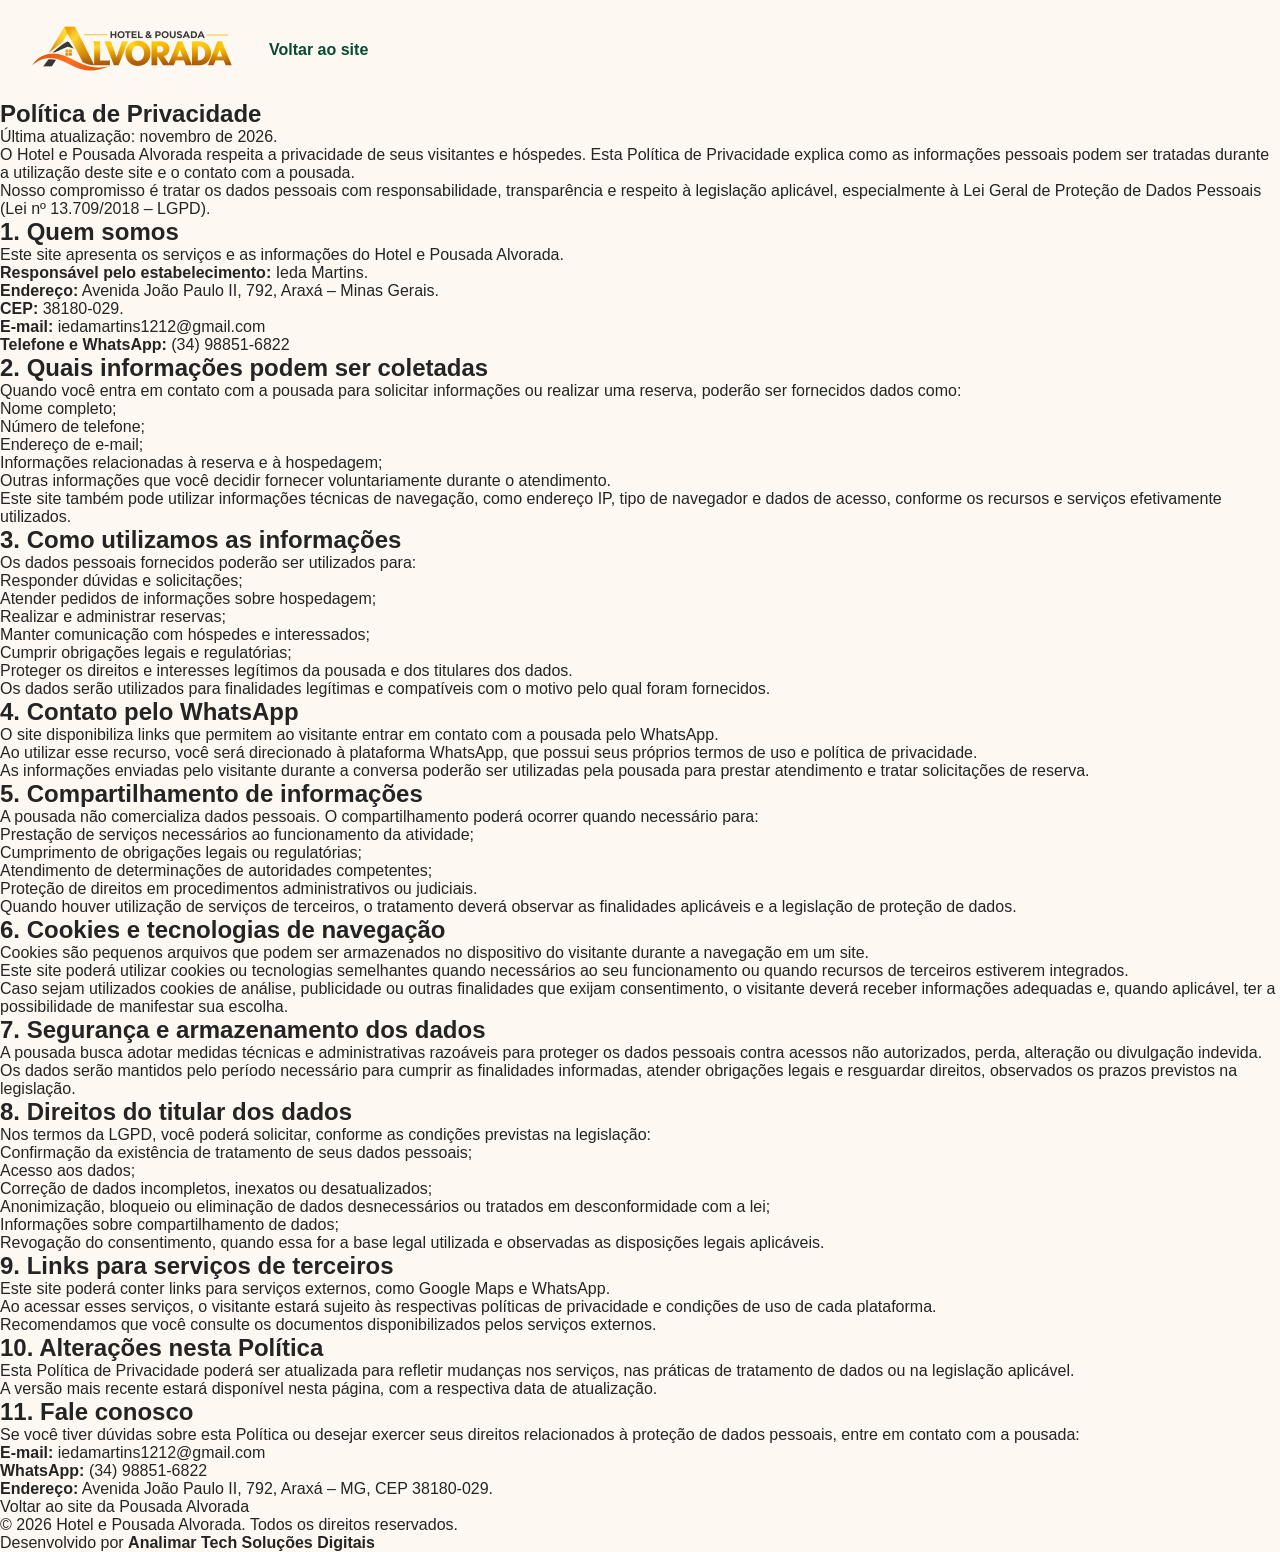
==== politica-de-privacidade.html @ f028afa3 "Atualização do site e documentos legais" ====
<!DOCTYPE html>
<html lang="pt-BR">

    <head>
        <meta charset="UTF-8">

        <meta name="viewport"
            content="width=device-width, initial-scale=1.0">

        <meta name="description"
            content="Conheça a Política de Privacidade do Hotel e Pousada Alvorada e saiba como seus dados pessoais são tratados.">

        <meta name="robots" content="index, follow">

        <title>Política de Privacidade | Pousada Alvorada</title>

        <link rel="icon"
            href="images/logo/logo.webp"
            type="image/webp">

        <link rel="stylesheet" href="css/style.css">
    </head>

    <body>

        <!-- CABEÇALHO -->
        <header class="cabecalho">

            <div class="cabecalho__container">

                <a href="index.html"
                    class="cabecalho__logo"
                    aria-label="Voltar ao site da Pousada Alvorada">

                    <img
                        src="images/logo/logo.webp"
                        alt="Hotel e Pousada Alvorada"
                        width="180"
                        height="90">
                </a>

                <a href="index.html" class="navegacao__link">
                    Voltar ao site
                </a>

            </div>

        </header>

        <!-- CONTEÚDO PRINCIPAL -->
        <main class="documento">

            <article class="documento__container">

                <h1>Política de Privacidade</h1>

                <p class="documento__atualizacao">
                    Última atualização: novembro de 2026.
                </p>

                <p>
                    O Hotel e Pousada Alvorada respeita a privacidade
                    de seus visitantes e hóspedes. Esta Política de
                    Privacidade explica como as informações pessoais
                    podem ser tratadas durante a utilização deste site
                    e o contato com a pousada.
                </p>

                <p>
                    Nosso compromisso é tratar os dados pessoais com
                    responsabilidade, transparência e respeito à
                    legislação aplicável, especialmente à Lei Geral
                    de Proteção de Dados Pessoais (Lei nº 13.709/2018 – LGPD).
                </p>

                <section class="documento__secao">

                    <h2>1. Quem somos</h2>

                    <p>
                        Este site apresenta os serviços e as informações
                        do Hotel e Pousada Alvorada.
                    </p>

                    <p>
                        <strong>Responsável pelo estabelecimento:</strong>
                        Ieda Martins.
                    </p>

                    <p>
                        <strong>Endereço:</strong>
                        Avenida João Paulo II, 792,
                        Araxá – Minas Gerais.
                    </p>

                    <p>
                        <strong>CEP:</strong> 38180-029.
                    </p>

                    <p>
                        <strong>E-mail:</strong>
                        <a href="mailto:iedamartins1212@gmail.com">
                            iedamartins1212@gmail.com
                        </a>
                    </p>

                    <p>
                        <strong>Telefone e WhatsApp:</strong>
                        <a href="https://wa.me/5534988516822"
                            target="_blank"
                            rel="noopener noreferrer">
                            (34) 98851-6822
                        </a>
                    </p>

                </section>

                <section class="documento__secao">

                    <h2>2. Quais informações podem ser coletadas</h2>

                    <p>
                        Quando você entra em contato com a pousada
                        para solicitar informações ou realizar uma
                        reserva, poderão ser fornecidos dados como:
                    </p>

                    <ul>
                        <li>Nome completo;</li>
                        <li>Número de telefone;</li>
                        <li>Endereço de e-mail;</li>
                        <li>Informações relacionadas à reserva e à
                            hospedagem;</li>
                        <li>Outras informações que você decidir fornecer
                            voluntariamente durante o atendimento.</li>
                    </ul>

                    <p>
                        Este site também pode utilizar informações
                        técnicas de navegação, como endereço IP,
                        tipo de navegador e dados de acesso, conforme
                        os recursos e serviços efetivamente utilizados.
                    </p>

                </section>

                <section class="documento__secao">

                    <h2>3. Como utilizamos as informações</h2>

                    <p>
                        Os dados pessoais fornecidos poderão ser
                        utilizados para:
                    </p>

                    <ul>
                        <li>Responder dúvidas e solicitações;</li>
                        <li>Atender pedidos de informações sobre
                            hospedagem;</li>
                        <li>Realizar e administrar reservas;</li>
                        <li>Manter comunicação com hóspedes e interessados;</li>
                        <li>Cumprir obrigações legais e regulatórias;</li>
                        <li>Proteger os direitos e interesses legítimos
                            da pousada e dos titulares dos dados.</li>
                    </ul>

                    <p>
                        Os dados serão utilizados para finalidades
                        legítimas e compatíveis com o motivo pelo qual
                        foram fornecidos.
                    </p>

                </section>

                <section class="documento__secao">

                    <h2>4. Contato pelo WhatsApp</h2>

                    <p>
                        O site disponibiliza links que permitem ao
                        visitante entrar em contato com a pousada
                        pelo WhatsApp.
                    </p>

                    <p>
                        Ao utilizar esse recurso, você será direcionado
                        à plataforma WhatsApp, que possui seus próprios
                        termos de uso e política de privacidade.
                    </p>

                    <p>
                        As informações enviadas pelo visitante durante
                        a conversa poderão ser utilizadas pela pousada
                        para prestar atendimento e tratar solicitações
                        de reserva.
                    </p>

                </section>

                <section class="documento__secao">

                    <h2>5. Compartilhamento de informações</h2>

                    <p>
                        A pousada não comercializa dados pessoais.
                        O compartilhamento poderá ocorrer quando
                        necessário para:
                    </p>

                    <ul>
                        <li>Prestação de serviços necessários ao funcionamento
                            da atividade;</li>
                        <li>Cumprimento de obrigações legais ou
                            regulatórias;</li>
                        <li>Atendimento de determinações de autoridades
                            competentes;</li>
                        <li>Proteção de direitos em procedimentos
                            administrativos ou judiciais.</li>
                    </ul>

                    <p>
                        Quando houver utilização de serviços de terceiros,
                        o tratamento deverá observar as finalidades
                        aplicáveis e a legislação de proteção de dados.
                    </p>

                </section>

                <section class="documento__secao">

                    <h2>6. Cookies e tecnologias de navegação</h2>

                    <p>
                        Cookies são pequenos arquivos que podem ser
                        armazenados no dispositivo do visitante durante
                        a navegação em um site.
                    </p>

                    <p>
                        Este site poderá utilizar cookies ou tecnologias
                        semelhantes quando necessários ao seu funcionamento
                        ou quando recursos de terceiros estiverem integrados.
                    </p>

                    <p>
                        Caso sejam utilizados cookies de análise,
                        publicidade ou outras finalidades que exijam
                        consentimento, o visitante deverá receber
                        informações adequadas e, quando aplicável,
                        ter a possibilidade de manifestar sua escolha.
                    </p>

                </section>

                <section class="documento__secao">

                    <h2>7. Segurança e armazenamento dos dados</h2>

                    <p>
                        A pousada busca adotar medidas técnicas e
                        administrativas razoáveis para proteger os dados
                        pessoais contra acessos não autorizados,
                        perda, alteração ou divulgação indevida.
                    </p>

                    <p>
                        Os dados serão mantidos pelo período necessário
                        para cumprir as finalidades informadas, atender
                        obrigações legais e resguardar direitos,
                        observados os prazos previstos na legislação.
                    </p>

                </section>

                <section class="documento__secao">

                    <h2>8. Direitos do titular dos dados</h2>

                    <p>
                        Nos termos da LGPD, você poderá solicitar,
                        conforme as condições previstas na legislação:
                    </p>

                    <ul>
                        <li>Confirmação da existência de tratamento
                            de seus dados pessoais;</li>
                        <li>Acesso aos dados;</li>
                        <li>Correção de dados incompletos, inexatos
                            ou desatualizados;</li>
                        <li>Anonimização, bloqueio ou eliminação
                            de dados desnecessários ou tratados
                            em desconformidade com a lei;</li>
                        <li>Informações sobre compartilhamento de dados;</li>
                        <li>Revogação do consentimento, quando essa
                            for a base legal utilizada e observadas
                            as disposições legais aplicáveis.</li>
                    </ul>

                </section>

                <section class="documento__secao">

                    <h2>9. Links para serviços de terceiros</h2>

                    <p>
                        Este site poderá conter links para serviços
                        externos, como Google Maps e WhatsApp.
                    </p>

                    <p>
                        Ao acessar esses serviços, o visitante estará
                        sujeito às respectivas políticas de privacidade
                        e condições de uso de cada plataforma.
                    </p>

                    <p>
                        Recomendamos que você consulte os documentos
                        disponibilizados pelos serviços externos.
                    </p>

                </section>

                <section class="documento__secao">

                    <h2>10. Alterações nesta Política</h2>

                    <p>
                        Esta Política de Privacidade poderá ser
                        atualizada para refletir mudanças nos serviços,
                        nas práticas de tratamento de dados ou na
                        legislação aplicável.
                    </p>

                    <p>
                        A versão mais recente estará disponível nesta
                        página, com a respectiva data de atualização.
                    </p>

                </section>

                <section class="documento__secao">

                    <h2>11. Fale conosco</h2>

                    <p>
                        Se você tiver dúvidas sobre esta Política
                        ou desejar exercer seus direitos relacionados
                        à proteção de dados pessoais, entre em contato
                        com a pousada:
                    </p>

                    <p>
                        <strong>E-mail:</strong>
                        <a href="mailto:iedamartins1212@gmail.com">
                            iedamartins1212@gmail.com
                        </a>
                    </p>

                    <p>
                        <strong>WhatsApp:</strong>
                        <a href="https://wa.me/5534988516822"
                            target="_blank"
                            rel="noopener noreferrer">
                            (34) 98851-6822
                        </a>
                    </p>

                    <p>
                        <strong>Endereço:</strong>
                        Avenida João Paulo II, 792,
                        Araxá – MG, CEP 38180-029.
                    </p>

                </section>

                <a href="index.html" class="documento__voltar">
                    Voltar ao site da Pousada Alvorada
                </a>

            </article>

        </main>

        <!-- RODAPÉ SIMPLIFICADO -->
        <footer class="rodape-documento">

            <p>
                © 2026 Hotel e Pousada Alvorada.
                Todos os direitos reservados.
            </p>

            <p>
                Desenvolvido por
                <strong>Analimar Tech Soluções Digitais</strong>
            </p>

        </footer>

    </body>

</html>
---- css/style.css ----
/* =========================================
   1. VARIÁVEIS E RESET
========================================= */

:root {
    --cor-fundo: #fdf9f2;
    --cor-verde: #086638;
    --cor-verde-escuro: #064b32;
    --cor-amarelo: #e6b800;
    --cor-dourado: #d9ad35;
    --cor-texto: #242424;

    --fonte-principal: Arial, Helvetica, sans-serif;
    --largura-container: 1440px;
}

* {
    margin: 0;
    padding: 0;
    box-sizing: border-box;
}

html {
    scroll-behavior: smooth;
}

body {
    font-family: var(--fonte-principal);
    color: var(--cor-texto);
    background-color: var(--cor-fundo);
}

a {
    color: inherit;
    text-decoration: none;
}

button {
    font: inherit;
}

/* =========================================
   2. CABEÇALHO
========================================= */

.cabecalho {
    position: sticky;
    top: 0;
    z-index: 1000;
    width: 100%;
    background-color: var(--cor-fundo);
}

.cabecalho__container {
    width: calc(100% - 64px);
    max-width: var(--largura-container);
    min-height: 100px;
    margin-inline: auto;

    display: grid;
    grid-template-columns: 210px minmax(0, 1fr) 230px;
    align-items: center;
    column-gap: 24px;
}

/* =========================================
   3. LOGO
========================================= */

.cabecalho__logo {
    display: flex;
    align-items: center;
    justify-content: flex-start;
    min-width: 0;
}

.cabecalho__logo img {
    display: block;
    width: 200px;
    height: 90px;
    object-fit: contain;
}

/* =========================================
   4. TÍTULOS DA NAVEGAÇÃO
========================================= */

.navegacao {
    display: flex;
    align-items: center;
    justify-content: center;
    width: 100%;
    min-width: 0;
}

.navegacao__lista {
    display: flex;
    align-items: center;
    justify-content: space-between;
    width: 100%;
    list-style: none;
}

.navegacao__lista li {
    flex: 0 0 auto;
}

.navegacao__link {
    display: inline-block;
    padding: 12px 3px;

    color: var(--cor-verde-escuro);
    font-size: 16px;
    font-weight: 600;
    line-height: 1.4;
    white-space: nowrap;

    text-decoration: none;
    transition: color 0.2s ease;
}

.navegacao__link:hover {
    color: var(--cor-amarelo);
    font-weight: 700;
}

.navegacao__link[aria-current="page"] {
    color: var(--cor-verde-escuro);
}

.navegacao__link::before,
.navegacao__link::after {
    content: none;
}

/* =========================================
   5. BOTÃO DE AGENDAMENTO
========================================= */

.cabecalho__agendamento {
    width: 100%;
    min-height: 50px;
    padding: 12px 14px;
    display: inline-flex;
    align-items: center;
    justify-content: center;
    gap: 9px;
    color: #ffffff;
    background-color: var(--cor-verde);
    border: 2px solid var(--cor-verde);
    border-radius: 18px;
    font-size: 14px;
    font-weight: 700;
    line-height: 1.3;
    white-space: nowrap;
    text-decoration: none;
    box-shadow: 0 5px 14px rgb(6 75 50 / 12%);
    transition:
        background-color 0.25s ease,
        color 0.25s ease,
        border-color 0.25s ease,
        box-shadow 0.25s ease,
        transform 0.25s ease;
}

.cabecalho__agendamento-icone {
    display: block;
    flex: 0 0 24px;
    width: 24px;
    height: 24px;
    fill: currentColor;
}

/* =========================================
   6. MENU HAMBÚRGUER
========================================= */

.menu__botao {
    display: none;

    width: 38px;
    height: 38px;
    padding: 5px 0;

    flex-direction: column;
    align-items: center;
    justify-content: center;
    gap: 6px;

    background: transparent;
    border: none;
    border-radius: 0;
    box-shadow: none;
    appearance: none;

    cursor: pointer;
    flex-shrink: 0;
}

.menu__linha {
    display: block;
    width: 29px;
    height: 2px;

    background-color: var(--cor-verde-escuro);
    border: none;
    border-radius: 0;

    transition:
        transform 0.2s ease,
        opacity 0.2s ease;
}

.menu__botao:focus {
    outline: none;
}

.menu__botao:focus-visible {
    outline: 2px solid var(--cor-dourado);
    outline-offset: 4px;
}

/* =========================================
   7. TELAS INTERMEDIÁRIAS
   Mantém os títulos visíveis até 900 px.
========================================= */

@media (max-width: 1150px) and (min-width: 901px) {
    .cabecalho__container {
        width: calc(100% - 40px);
        grid-template-columns: 165px minmax(0, 1fr) 195px;
        column-gap: 14px;
    }

    .cabecalho__logo img {
        width: 160px;
        height: 80px;
    }

    .navegacao__link {
        padding-inline: 2px;
        font-size: 14px;
    }

    .cabecalho__agendamento {
        padding-inline: 9px;
        gap: 6px;
        font-size: 12px;
    }

    .cabecalho__agendamento-icone {
        width: 19px;
        height: 19px;
    }
}

/* =========================================
   8. TABLETS E JANELAS MAIS ESTREITAS
========================================= */

@media (max-width: 900px) {
    .cabecalho__container {
        position: relative;
        width: calc(100% - 32px);
        min-height: 82px;

        display: flex;
        align-items: center;
        justify-content: space-between;
        gap: 12px;
    }

    .cabecalho__logo {
        flex: 0 1 auto;
    }

    .cabecalho__logo img {
        width: 145px;
        height: 74px;
    }

    .cabecalho__agendamento {
        width: auto;
        min-height: 44px;
        margin-left: auto;
        padding: 10px 13px;
        gap: 7px;
        font-size: 12px;
    }

    .cabecalho__agendamento-icone {
        width: 20px;
        height: 20px;
    }

    .menu__botao {
        display: flex;
        order: 3;
    }

    .navegacao {
        position: absolute;
        top: 100%;
        left: -16px;
        right: -16px;

        display: none;
        width: auto;
        padding: 12px 24px 22px;

        background-color: var(--cor-fundo);
        box-shadow: 0 8px 14px rgb(0 0 0 / 8%);
    }

    .navegacao.navegacao--aberta {
        display: flex;
    }

    .navegacao__lista {
        display: flex;
        flex-direction: column;
        align-items: stretch;
        justify-content: flex-start;
        gap: 4px;
        width: 100%;
    }

    .navegacao__lista li {
        width: 100%;
    }

    .navegacao__link {
        display: block;
        width: 100%;
        padding: 12px 0;
        font-size: 17px;
        font-weight: 600;
    }

    .navegacao__link:hover {
        color: var(--cor-amarelo);
        font-weight: 700;
    }
}

/* =========================================
   9. CELULARES
========================================= */

@media (max-width: 480px) {
    .cabecalho__container {
        width: calc(100% - 20px);
        min-height: 72px;
        gap: 7px;
    }

    .cabecalho__logo img {
        width: 105px;
        height: 60px;
    }

    .cabecalho__agendamento {
        min-height: 38px;
        padding: 8px 8px;
        gap: 5px;
        font-size: 11px;
    }

    .cabecalho__agendamento-icone {
        width: 17px;
        height: 17px;
    }

    .menu__botao {
        width: 30px;
        height: 38px;
    }

    .menu__linha {
        width: 25px;
    }

    .navegacao {
        left: -10px;
        right: -10px;
        padding-inline: 20px;
    }
}

/* =========================================
   10. CELULARES MUITO ESTREITOS
========================================= */

@media (max-width: 350px) {
    .cabecalho__container {
        width: calc(100% - 14px);
        gap: 5px;
    }

    .cabecalho__logo img {
        width: 86px;
        height: 54px;
    }

    .cabecalho__agendamento {
        padding-inline: 6px;
        gap: 4px;
        font-size: 10px;
    }

    .cabecalho__agendamento-icone {
        width: 15px;
        height: 15px;
    }

    .menu__botao {
        width: 27px;
    }

    .menu__linha {
        width: 23px;
    }
}



/* =========================================
   BANNER PRINCIPAL — POUSADA ALVORADA
========================================= */

.banner {
    width: 100%;
    padding: 32px 0;
    overflow: hidden;
    background-color: #f1f3e9;
}

.banner__container {
    display: grid;
    grid-template-columns: minmax(0, 0.9fr) minmax(0, 1.1fr);
    align-items: center;
    gap: 20px;
    width: calc(100% - 64px);
    max-width: 1440px;
    margin-inline: auto;
}

/* CONTEÚDO DO BANNER */

.banner__conteudo {
    position: relative;
    z-index: 1;
    display: flex;
    flex-direction: column;
    align-items: flex-start;
    justify-content: center;
    min-width: 0;
    padding: 16px 0;
}

.banner__titulo {
    margin-bottom: 12px;
    color: var(--cor-verde-escuro);
    font-family: Georgia, "Times New Roman", serif;
    font-size: clamp(38px, 3.5vw, 56px);
    font-weight: 700;
    line-height: 1.05;
}

.banner__titulo-destaque {
    display: block;
    color: var(--cor-verde);
    font-size: 1.2em;
}

.banner__subtitulo {
    max-width: 430px;
    margin-bottom: 16px;
    color: var(--cor-verde-escuro);
    font-family: Georgia, "Times New Roman", serif;
    font-size: clamp(20px, 1.9vw, 26px);
    font-weight: 700;
    line-height: 1.3;
}

.banner__detalhe {
    display: block;
    width: 48px;
    height: 4px;
    margin-bottom: 18px;
    background-color: var(--cor-dourado);
    border-radius: 2px;
}

.banner__descricao {
    max-width: 420px;
    margin-bottom: 24px;
    color: #343a33;
    font-size: 16px;
    line-height: 1.7;
}

/* BOTÃO DE AGENDAMENTO */

.banner__botao {
    display: inline-flex;
    align-items: center;
    justify-content: space-between;
    gap: 12px;
    width: 100%;
    max-width: 355px;
    min-height: 66px;
    padding: 14px 19px;
    color: #ffffff;
    background-color: var(--cor-verde);
    border: 2px solid var(--cor-verde);
    border-radius: 18px;
    font-size: 15px;
    font-weight: 700;
    line-height: 1.35;
    text-decoration: none;
    box-shadow: 0 5px 14px rgb(6 75 50 / 12%);
    transition:
        background-color 0.25s ease,
        color 0.25s ease,
        border-color 0.25s ease,
        box-shadow 0.25s ease,
        transform 0.25s ease;
}


.banner__botao:hover,
.cabecalho__agendamento:hover {
    color: var(--cor-verde-escuro);
    background-color: var(--cor-dourado);
    border-color: var(--cor-dourado);
    box-shadow: 0 8px 18px rgb(6 75 50 / 18%);
    transform: translateY(-2px);
}

.banner__botao:focus-visible,
.cabecalho__agendamento:focus-visible {
    outline: 3px solid var(--cor-verde-escuro);
    outline-offset: 4px;
}

.banner__botao-icone {
    display: block;
    flex: 0 0 32px;
    width: 32px;
    height: 32px;
}

.banner__botao-texto {
    flex: 1;
}

.banner__botao-seta {
    flex: 0 0 auto;
    font-size: 30px;
    font-weight: 400;
    line-height: 1;
}

/* FOTO PRINCIPAL */

.banner__imagem {
    position: relative;
    width: 100%;
    height: 460px;
    min-width: 0;
    overflow: hidden;
    border-radius: 14px;
    box-shadow: 0 8px 24px rgb(36 36 36 / 10%);
}

.banner__imagem img {
    display: block;
    width: 100%;
    height: 100%;
    object-fit: cover;
    object-position: center;
    border-radius: inherit;
}

/* ANIMAÇÃO SUAVE DE ENTRADA */

html.js .banner__conteudo,
html.js .banner__imagem {
    opacity: 0;
    transition: opacity 0.9s ease, transform 0.9s ease;
}

html.js .banner__conteudo {
    transform: translateX(-28px);
}

html.js .banner__imagem {
    transform: translateX(28px);
    transition-delay: 0.15s;
}

html.js .banner__conteudo.banner__elemento--visivel,
html.js .banner__imagem.banner__elemento--visivel {
    opacity: 1;
    transform: translate(0, 0);
}

/* TABLETS */

@media (max-width: 900px) {
    .banner {
        padding: 26px 0;
    }

    .banner__container {
        width: calc(100% - 40px);
        grid-template-columns: minmax(0, 1fr) minmax(0, 1fr);
        gap: 20px;
    }

    .banner__titulo {
        font-size: clamp(32px, 4.5vw, 43px);
    }

    .banner__subtitulo {
        font-size: 19px;
    }

    .banner__descricao {
        font-size: 15px;
    }

    .banner__botao {
        min-height: 60px;
        padding: 12px;
        gap: 8px;
        font-size: 13px;
    }

    .banner__botao-icone {
        flex-basis: 27px;
        width: 27px;
        height: 27px;
    }

    .banner__imagem {
        height: 380px;
    }
}

/* CELULARES */

@media (max-width: 600px) {
    .banner {
        padding: 20px 0 28px;
    }

    .banner__container {
        display: flex;
        flex-direction: column;
        align-items: center;
        gap: 20px;
        width: calc(100% - 32px);
        max-width: 460px;
    }

    /* FOTO PRIMEIRO */

    .banner__imagem {
        order: 1;
        width: 100%;
        height: auto;
        aspect-ratio: 4 / 3;
        border-radius: 14px;
    }

    /* TEXTO E BOTÃO ABAIXO DA FOTO */

    .banner__conteudo {
        order: 2;
        align-items: center;
        width: 100%;
        padding: 0;
        text-align: center;
    }

    .banner__titulo {
        margin-bottom: 10px;
        font-size: 40px;
        line-height: 1.05;
    }

    .banner__titulo-destaque {
        font-size: 1.12em;
    }

    .banner__subtitulo {
        max-width: 380px;
        margin-bottom: 14px;
        font-size: 21px;
    }

    .banner__detalhe {
        margin: 0 auto 14px;
    }

    .banner__descricao {
        max-width: 400px;
        margin-bottom: 20px;
        font-size: 15px;
        line-height: 1.65;
    }

    .banner__botao {
        justify-content: space-between;
        width: 100%;
        max-width: 360px;
        min-height: 64px;
        padding: 13px 17px;
        font-size: 14px;
        text-align: left;
    }

    .banner__botao-icone {
        flex-basis: 30px;
        width: 30px;
        height: 30px;
    }

    html.js .banner__conteudo,
    html.js .banner__imagem {
        transform: translateY(20px);
    }

    html.js .banner__conteudo.banner__elemento--visivel,
    html.js .banner__imagem.banner__elemento--visivel {
        transform: translateY(0);
    }
}

/* CELULARES ESTREITOS */

@media (max-width: 350px) {
    .banner__container {
        width: calc(100% - 24px);
        gap: 16px;
    }

    .banner__titulo {
        font-size: 34px;
    }

    .banner__subtitulo {
        font-size: 19px;
    }

    .banner__descricao {
        font-size: 14px;
    }

    .banner__botao {
        gap: 8px;
        padding-inline: 10px;
        font-size: 12px;
    }
}

/* ACESSIBILIDADE */

@media (prefers-reduced-motion: reduce) {
    html.js .banner__conteudo,
    html.js .banner__imagem {
        opacity: 1;
        transform: none;
        transition: none;
    }

    .banner__botao,
    .cabecalho__agendamento {
        transition: none;
    }

    .banner__botao:hover,
    .cabecalho__agendamento:hover {
        transform: none;
    }
}
/* =========================================
   SEÇÃO: CONHEÇA A POUSADA
========================================= */

.sobre {
    width: 100%;
    padding: 48px 0;
    background-color: #fffdf9;
}

.sobre__container {
    display: grid;
    grid-template-columns: minmax(0, 0.85fr) minmax(0, 1.15fr);
    align-items: center;
    gap: 40px;

    width: calc(100% - 64px);
    max-width: 1440px;
    margin-inline: auto;
}

.sobre__conteudo {
    display: flex;
    flex-direction: column;
    align-items: flex-start;
    min-width: 0;
}

.sobre__titulo {
    margin: 0;

    color: var(--cor-verde-escuro);
    font-family: Georgia, "Times New Roman", serif;
    font-size: clamp(30px, 3vw, 38px);
    font-weight: 700;
    line-height: 1.2;
}

.sobre__detalhe {
    display: block;
    width: 48px;
    height: 4px;
    margin: 16px 0 20px;

    background-color: var(--cor-dourado);
    border-radius: 2px;
}

.sobre__descricao {
    width: 100%;
    max-width: 460px;
    margin: 0 0 24px;

    color: var(--cor-texto);
    font-size: 16px;
    line-height: 1.7;
}

/* BOTÃO WHATSAPP */

.sobre__botao {
    display: flex;
    align-items: center;
    justify-content: space-between;
    gap: 12px;

    width: 100%;
    max-width: 355px;
    min-height: 66px;
    margin: 0;
    padding: 14px 19px;

    color: #ffffff;
    background-color: var(--cor-verde);
    border: 2px solid var(--cor-verde);
    border-radius: 18px;

    font-size: 15px;
    font-weight: 700;
    line-height: 1.35;
    text-decoration: none;

    box-shadow: 0 5px 14px rgb(6 75 50 / 12%);

    transition:
        background-color 0.25s ease,
        color 0.25s ease,
        border-color 0.25s ease,
        box-shadow 0.25s ease,
        transform 0.25s ease;
}

.sobre__botao-icone {
    display: block;
    flex: 0 0 32px;
    width: 32px;
    height: 32px;
}

.sobre__botao::after {
    content: "›";
    flex: 0 0 auto;

    font-size: 30px;
    font-weight: 400;
    line-height: 1;
}

.sobre__botao:hover {
    color: var(--cor-verde-escuro);
    background-color: var(--cor-dourado);
    border-color: var(--cor-dourado);
    box-shadow: 0 8px 18px rgb(6 75 50 / 18%);
    transform: translateY(-2px);
}

.sobre__botao:focus-visible {
    outline: 3px solid var(--cor-verde-escuro);
    outline-offset: 4px;
}

/* GALERIA DE FOTOGRAFIAS */

.sobre__galeria {
    display: grid;
    grid-template-columns: repeat(2, minmax(0, 1fr));
    align-items: stretch;
    gap: 16px;

    width: 100%;
    min-width: 0;
}

.sobre__foto {
    width: 100%;
    min-width: 0;
    aspect-ratio: 1 / 1;
    margin: 0;
    overflow: hidden;

    background-color: #f1f3e9;
    border-radius: 10px;
}

.sobre__foto img {
    display: block;
    width: 100%;
    height: 100%;

    object-fit: cover;
    object-position: center;
    border-radius: inherit;
}

/* =========================================
   TABLETS
========================================= */

@media (max-width: 900px) {
    .sobre {
        padding: 36px 0;
    }

    .sobre__container {
        grid-template-columns: minmax(0, 1fr);
        gap: 28px;

        width: calc(100% - 40px);
    }

    .sobre__titulo {
        font-size: clamp(27px, 3.5vw, 34px);
    }

    .sobre__descricao {
        font-size: 15px;
        line-height: 1.6;
    }

    .sobre__galeria {
        gap: 14px;
    }

    .sobre__botao {
        max-width: 355px;
    }
}

/* =========================================
   CELULARES
========================================= */

@media (max-width: 600px) {
    .sobre {
        padding: 28px 0;
    }

    .sobre__container {
        display: flex;
        flex-direction: column;
        align-items: stretch;
        gap: 22px;

        width: calc(100% - 32px);
        max-width: 460px;
    }

    .sobre__conteudo {
        align-items: stretch;
    }

    .sobre__titulo {
        font-size: 30px;
        line-height: 1.2;
        text-align: center;
    }

    .sobre__detalhe {
        margin: 12px auto 18px;
    }

    .sobre__descricao {
        max-width: none;
        margin-bottom: 20px;

        font-size: 15px;
        line-height: 1.65;
    }

    .sobre__galeria {
        grid-template-columns: minmax(0, 1fr);
        gap: 16px;
    }

    .sobre__foto {
        aspect-ratio: 4 / 3;
    }

    .sobre__botao {
        align-self: center;
        max-width: 360px;
        min-height: 64px;
        padding: 13px 17px;
        font-size: 14px;
    }

    .sobre__botao-icone {
        flex-basis: 30px;
        width: 30px;
        height: 30px;
    }
}

/* ACESSIBILIDADE */

@media (prefers-reduced-motion: reduce) {
    .sobre__botao {
        transition: none;
    }

    .sobre__botao:hover {
        transform: none;
    }

}

/* =========================================
   SEÇÃO: NOSSOS QUARTOS
========================================= */

.quartos {
    width: 100%;
    padding: 48px 0;
    background-color: #f5f1e8;
}

.quartos__container {
    display: flex;
    flex-direction: column;
    align-items: stretch;
    gap: 26px;

    width: calc(100% - 64px);
    max-width: 1440px;
    margin-inline: auto;
}

/* TÍTULO E APRESENTAÇÃO */

.quartos__conteudo {
    display: flex;
    flex-direction: column;
    align-items: flex-start;
    width: 100%;
}

.quartos__titulo {
    margin: 0;
    color: var(--cor-verde-escuro);
    font-family: Georgia, "Times New Roman", serif;
    font-size: clamp(30px, 3vw, 38px);
    font-weight: 700;
    line-height: 1.2;
}

.quartos__detalhe {
    display: block;
    width: 48px;
    height: 4px;
    margin: 16px 0 18px;
    background-color: var(--cor-dourado);
    border-radius: 2px;
}

.quartos__descricao {
    width: 100%;
    max-width: 700px;
    margin: 0;
    color: var(--cor-texto);
    font-family: var(--fonte-principal);
    font-size: 16px;
    line-height: 1.7;
}

/* GALERIA */

.quartos__galeria {
    display: grid;
    grid-template-columns: repeat(3, minmax(0, 1fr));
    align-items: start;
    gap: 24px;
    width: 100%;
}

.quartos__item {
    min-width: 0;
    margin: 0;
}

/* FOTOGRAFIAS — COMPUTADOR */

.quartos__imagem {
    display: block;
    width: 100%;
    height: 340px;

    object-fit: cover;
    object-position: center 55%;

    border-radius: 10px;
    background-color: #e8e1d5;
}

/* LEGENDAS */

.quartos__legenda {
    padding: 12px 4px 0;
}

.quartos__nome {
    margin: 0 0 8px;
    color: var(--cor-verde-escuro);
    font-family: Georgia, "Times New Roman", serif;
    font-size: 22px;
    font-weight: 700;
    line-height: 1.3;
}

.quartos__texto {
    margin: 0;
    color: var(--cor-texto);
    font-family: var(--fonte-principal);
    font-size: 15px;
    line-height: 1.6;
}

/* BOTÃO DE RESERVA */

.quartos__agendamento {
    display: flex;
    justify-content: center;
    width: 100%;
    margin-top: 4px;
}

.quartos__botao {
    display: flex;
    align-items: center;
    justify-content: space-between;
    gap: 12px;

    width: 100%;
    max-width: 355px;
    min-height: 66px;
    padding: 14px 19px;

    color: #ffffff;
    background-color: var(--cor-verde);
    border: 2px solid var(--cor-verde);
    border-radius: 18px;

    font-family: var(--fonte-principal);
    font-size: 15px;
    font-weight: 700;
    line-height: 1.35;
    text-decoration: none;

    box-shadow: 0 5px 14px rgb(6 75 50 / 12%);

    transition:
        background-color 0.25s ease,
        color 0.25s ease,
        border-color 0.25s ease,
        box-shadow 0.25s ease,
        transform 0.25s ease;
}

.quartos__botao-icone {
    display: block;
    flex: 0 0 32px;
    width: 32px;
    height: 32px;
}

.quartos__botao-texto {
    flex: 1;
    text-align: center;
}

.quartos__botao-seta {
    flex: 0 0 auto;
    font-size: 30px;
    font-weight: 400;
    line-height: 1;
}

.quartos__botao:hover {
    color: var(--cor-verde-escuro);
    background-color: var(--cor-dourado);
    border-color: var(--cor-dourado);
    box-shadow: 0 8px 18px rgb(6 75 50 / 18%);
    transform: translateY(-2px);
}

.quartos__botao:focus-visible {
    outline: 3px solid var(--cor-verde-escuro);
    outline-offset: 4px;
}

/* =========================================
   TABLETS
========================================= */

@media (max-width: 900px) {

    .quartos {
        padding: 36px 0;
    }

    .quartos__container {
        width: calc(100% - 40px);
        gap: 24px;
    }

    .quartos__galeria {
        gap: 16px;
    }

    .quartos__imagem {
        height: 220px;
    }

    .quartos__nome {
        font-size: 20px;
    }

    .quartos__texto {
        font-size: 14px;
    }
}

/* =========================================
   CELULARES
========================================= */

@media (max-width: 600px) {

    .quartos {
        padding: 28px 0;
    }

    .quartos__container {
        width: calc(100% - 32px);
        max-width: 460px;
        gap: 22px;
    }

    .quartos__conteudo {
        align-items: stretch;
    }

    .quartos__titulo {
        font-size: 30px;
        text-align: center;
    }

    .quartos__detalhe {
        margin: 12px auto 18px;
    }

    .quartos__descricao {
        font-size: 15px;
        line-height: 1.65;
    }

    .quartos__galeria {
        grid-template-columns: minmax(0, 1fr);
        gap: 24px;
    }

    /* FOTOS QUADRADAS NO CELULAR:
       preserva a proporção original e evita cortes */

    .quartos__imagem {
        width: 100%;
        height: auto;
        aspect-ratio: 1 / 1;
        object-fit: contain;
        object-position: center;
    }

    .quartos__legenda {
        padding: 10px 2px 0;
    }

    .quartos__nome {
        font-size: 21px;
    }

    .quartos__texto {
        font-size: 15px;
        line-height: 1.6;
    }

    .quartos__agendamento {
        margin-top: 0;
    }

    .quartos__botao {
        max-width: 360px;
        min-height: 64px;
        padding: 13px 17px;
        font-size: 14px;
    }

    .quartos__botao-icone {
        flex-basis: 30px;
        width: 30px;
        height: 30px;
    }
}

/* =========================================
   CELULARES ESTREITOS
========================================= */

@media (max-width: 350px) {

    .quartos__container {
        width: calc(100% - 24px);
    }

    .quartos__nome {
        font-size: 19px;
    }

    .quartos__botao {
        gap: 8px;
        padding-inline: 10px;
        font-size: 12px;
    }
}

/* =========================================
   ACESSIBILIDADE
========================================= */

@media (prefers-reduced-motion: reduce) {

    .quartos__botao {
        transition: none;
    }

    .quartos__botao:hover {
        transform: none;
    }
}

/* =========================================
   SEÇÃO: CAFÉ DA MANHÃ
========================================= */

.cafe-da-manha {
    width: 100%;
    padding: 48px 0;
    background-color: #fffdf9;
}

.cafe-da-manha__container {
    display: flex;
    flex-direction: column;
    align-items: stretch;
    gap: 26px;

    width: calc(100% - 64px);
    max-width: 1440px;
    margin-inline: auto;
}

/* TÍTULO E APRESENTAÇÃO */

.cafe-da-manha__conteudo {
    display: flex;
    flex-direction: column;
    align-items: flex-start;
    width: 100%;
}

.cafe-da-manha__titulo {
    margin: 0;

    color: var(--cor-verde-escuro);
    font-family: Georgia, "Times New Roman", serif;
    font-size: clamp(30px, 3vw, 38px);
    font-weight: 700;
    line-height: 1.2;
}

.cafe-da-manha__detalhe {
    display: block;
    width: 48px;
    height: 4px;
    margin: 16px 0 18px;

    background-color: var(--cor-dourado);
    border-radius: 2px;
}

.cafe-da-manha__descricao {
    width: 100%;
    max-width: 700px;
    margin: 0;

    color: var(--cor-texto);
    font-family: var(--fonte-principal);
    font-size: 16px;
    line-height: 1.7;
}

/* GALERIA DE FOTOGRAFIAS */

.cafe-da-manha__galeria {
    display: grid;
    grid-template-columns: repeat(3, minmax(0, 1fr));
    align-items: start;
    gap: 24px;

    width: 100%;
}

.cafe-da-manha__item {
    min-width: 0;
    margin: 0;
}

/* FOTOGRAFIAS — COMPUTADOR */

.cafe-da-manha__imagem {
    display: block;
    width: 100%;
    height: 340px;

    object-fit: cover;
    object-position: center 55%;

    border-radius: 10px;
    background-color: #e8e1d5;
}

/* BOTÃO DE RESERVA */

.cafe-da-manha__agendamento {
    display: flex;
    justify-content: center;
    width: 100%;
    margin-top: 4px;
}

.cafe-da-manha__botao {
    display: flex;
    align-items: center;
    justify-content: space-between;
    gap: 12px;

    width: 100%;
    max-width: 355px;
    min-height: 66px;
    padding: 14px 19px;

    color: #ffffff;
    background-color: var(--cor-verde);
    border: 2px solid var(--cor-verde);
    border-radius: 18px;

    font-family: var(--fonte-principal);
    font-size: 15px;
    font-weight: 700;
    line-height: 1.35;
    text-decoration: none;

    box-shadow: 0 5px 14px rgb(6 75 50 / 12%);

    transition:
        background-color 0.25s ease,
        color 0.25s ease,
        border-color 0.25s ease,
        box-shadow 0.25s ease,
        transform 0.25s ease;
}

.cafe-da-manha__botao-icone {
    display: block;
    flex: 0 0 32px;
    width: 32px;
    height: 32px;
}

.cafe-da-manha__botao-texto {
    flex: 1;
    text-align: center;
}

.cafe-da-manha__botao-seta {
    flex: 0 0 auto;
    font-size: 30px;
    font-weight: 400;
    line-height: 1;
}

.cafe-da-manha__botao:hover {
    color: var(--cor-verde-escuro);
    background-color: var(--cor-dourado);
    border-color: var(--cor-dourado);
    box-shadow: 0 8px 18px rgb(6 75 50 / 18%);
    transform: translateY(-2px);
}

.cafe-da-manha__botao:focus-visible {
    outline: 3px solid var(--cor-verde-escuro);
    outline-offset: 4px;
}

/* =========================================
   TABLETS
========================================= */

@media (max-width: 900px) {

    .cafe-da-manha {
        padding: 36px 0;
    }

    .cafe-da-manha__container {
        width: calc(100% - 40px);
        gap: 24px;
    }

    .cafe-da-manha__galeria {
        gap: 16px;
    }

    .cafe-da-manha__imagem {
        height: 220px;
    }
}

/* =========================================
   CELULARES
========================================= */

@media (max-width: 600px) {

    .cafe-da-manha {
        padding: 28px 0;
    }

    .cafe-da-manha__container {
        width: calc(100% - 32px);
        max-width: 460px;
        gap: 22px;
    }

    .cafe-da-manha__conteudo {
        align-items: stretch;
    }

    .cafe-da-manha__titulo {
        font-size: 30px;
        text-align: center;
    }

    .cafe-da-manha__detalhe {
        margin: 12px auto 18px;
    }

    .cafe-da-manha__descricao {
        font-size: 15px;
        line-height: 1.65;
    }

    .cafe-da-manha__galeria {
        grid-template-columns: minmax(0, 1fr);
        gap: 24px;
    }

    /* PRESERVA A PROPORÇÃO ORIGINAL DAS FOTOS */

    .cafe-da-manha__imagem {
        width: 100%;
        height: auto;
        aspect-ratio: 1 / 1;
        object-fit: contain;
        object-position: center;
    }

    .cafe-da-manha__agendamento {
        margin-top: 0;
    }

    .cafe-da-manha__botao {
        max-width: 360px;
        min-height: 64px;
        padding: 13px 17px;
        font-size: 14px;
    }

    .cafe-da-manha__botao-icone {
        flex-basis: 30px;
        width: 30px;
        height: 30px;
    }
}

/* =========================================
   CELULARES ESTREITOS
========================================= */

@media (max-width: 350px) {

    .cafe-da-manha__container {
        width: calc(100% - 24px);
    }

    .cafe-da-manha__botao {
        gap: 8px;
        padding-inline: 10px;
        font-size: 12px;
    }
}

/* =========================================
   ACESSIBILIDADE
========================================= */

@media (prefers-reduced-motion: reduce) {

    .cafe-da-manha__botao {
        transition: none;
    }

    .cafe-da-manha__botao:hover {
        transform: none;
    }
}

/* ========================================
   RODAPÉ - POUSADA ALVORADA
======================================== */

.rodape {
    width: 100%;
    background-color: var(--cor-verde-escuro);
    color: #ffffff;
    padding: 60px 5% 25px;
}

/* CONTAINER PRINCIPAL */

.rodape__container {
    width: 100%;
    max-width: var(--largura-container);
    margin: 0 auto;

    display: grid;
    grid-template-columns: repeat(4, minmax(0, 1fr));
    gap: 35px;
}

/* COLUNAS */

.rodape__coluna {
    min-width: 0;
}

/* LOGOTIPO */

.rodape__logo {
    display: inline-block;
    text-decoration: none;
}

.rodape__logo img {
    display: block;
    width: 150px;
    max-width: 100%;
    height: auto;
    margin-bottom: 18px;
}

.rodape__identidade p {
    max-width: 260px;
    font-size: 0.95rem;
    line-height: 1.8;
    color: #f4f4f4;
}

/* TÍTULOS */

.rodape__titulo {
    color: var(--cor-dourado);
    font-size: 1.15rem;
    font-weight: 600;
    margin-bottom: 22px;
}

/* LISTAS */

.rodape__lista {
    list-style: none;
    padding: 0;
    margin: 0;
}

.rodape__lista li {
    margin-bottom: 14px;
    font-size: 0.92rem;
    line-height: 1.7;
    overflow-wrap: anywhere;
}

.rodape__lista a {
    color: #ffffff;
    text-decoration: none;
    transition: color 0.3s ease;
}

.rodape__lista a:hover {
    color: var(--cor-dourado);
    text-decoration: underline;
}

/* MAPA DO GOOGLE */

.rodape__mapa iframe {
    display: block;
    width: 100%;
    height: 220px;
    border: 0;
    border-radius: 10px;
}

/* PARTE INFERIOR DO RODAPÉ */

.rodape__inferior {
    width: 100%;
    max-width: var(--largura-container);
    margin: 45px auto 0;
    padding-top: 25px;

    border-top: 1px solid rgba(255, 255, 255, 0.25);
    text-align: center;
}

/* LINKS LEGAIS */

.rodape__legal {
    display: flex;
    justify-content: center;
    align-items: center;
    flex-wrap: wrap;
    gap: 25px;
    margin-bottom: 22px;
}

.rodape__legal a {
    color: #ffffff;
    font-size: 0.9rem;
    text-decoration: none;
    transition: color 0.3s ease;
}

.rodape__legal a:hover {
    color: var(--cor-dourado);
    text-decoration: underline;
}

/* CRÉDITO PROFISSIONAL */

.rodape__credito {
    font-size: 0.9rem;
    line-height: 1.7;
    margin: 8px 0;
}

.rodape__credito strong {
    color: var(--cor-dourado);
    font-weight: 600;
}

/* DIREITOS AUTORAIS */

.rodape__direitos {
    color: #e6e6e6;
    font-size: 0.85rem;
    line-height: 1.7;
    margin: 8px 0;
}

/* ========================================
   RESPONSIVIDADE
======================================== */

/* TABLETS */

@media (max-width: 1000px) {

    .rodape__container {
        grid-template-columns: repeat(2, minmax(0, 1fr));
        gap: 40px 30px;
    }

}

/* CELULARES */

@media (max-width: 600px) {

    .rodape {
        padding: 45px 6% 25px;
    }

    .rodape__container {
        grid-template-columns: 1fr;
        gap: 35px;
    }

    .rodape__identidade p {
        max-width: 100%;
    }

    .rodape__mapa iframe {
        height: 250px;
    }

    .rodape__inferior {
        margin-top: 35px;
    }

    .rodape__legal {
        flex-direction: column;
        gap: 15px;
    }

    .rodape__credito,
    .rodape__direitos {
        font-size: 0.82rem;
    }

}
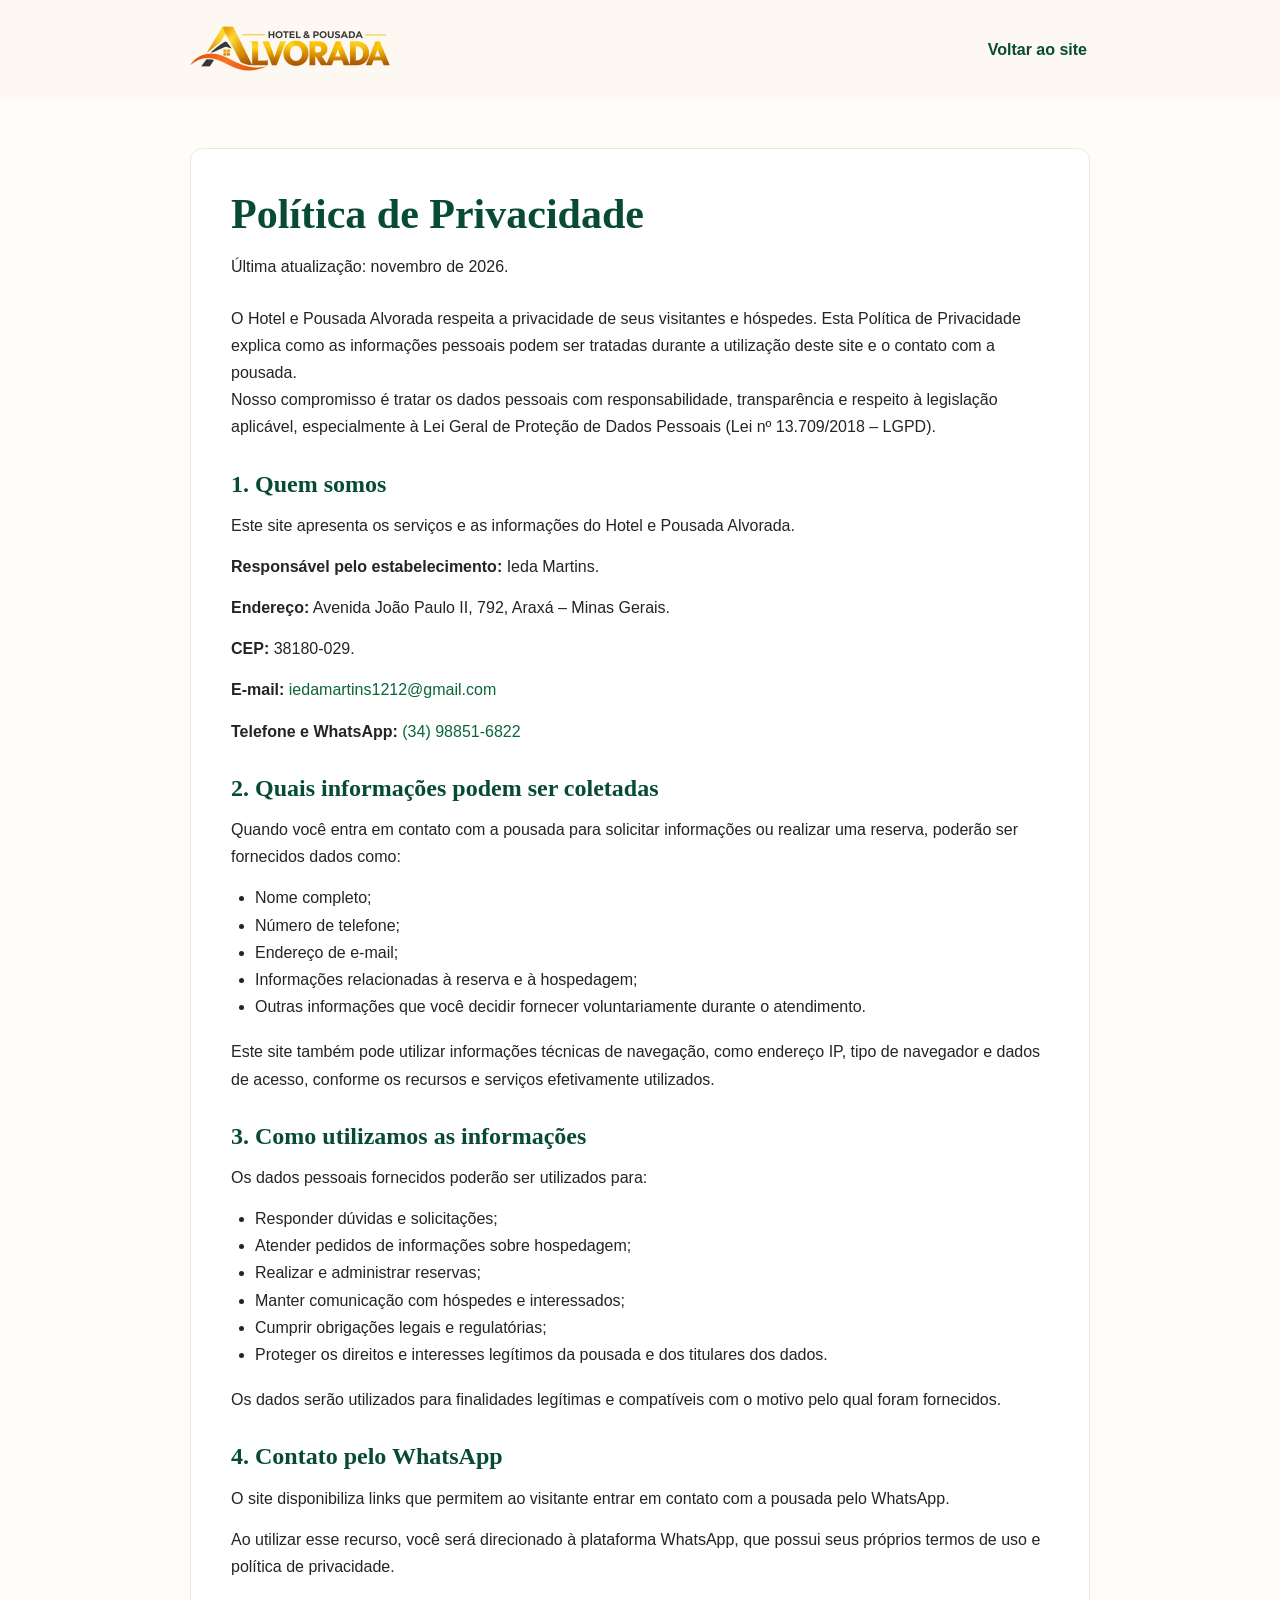
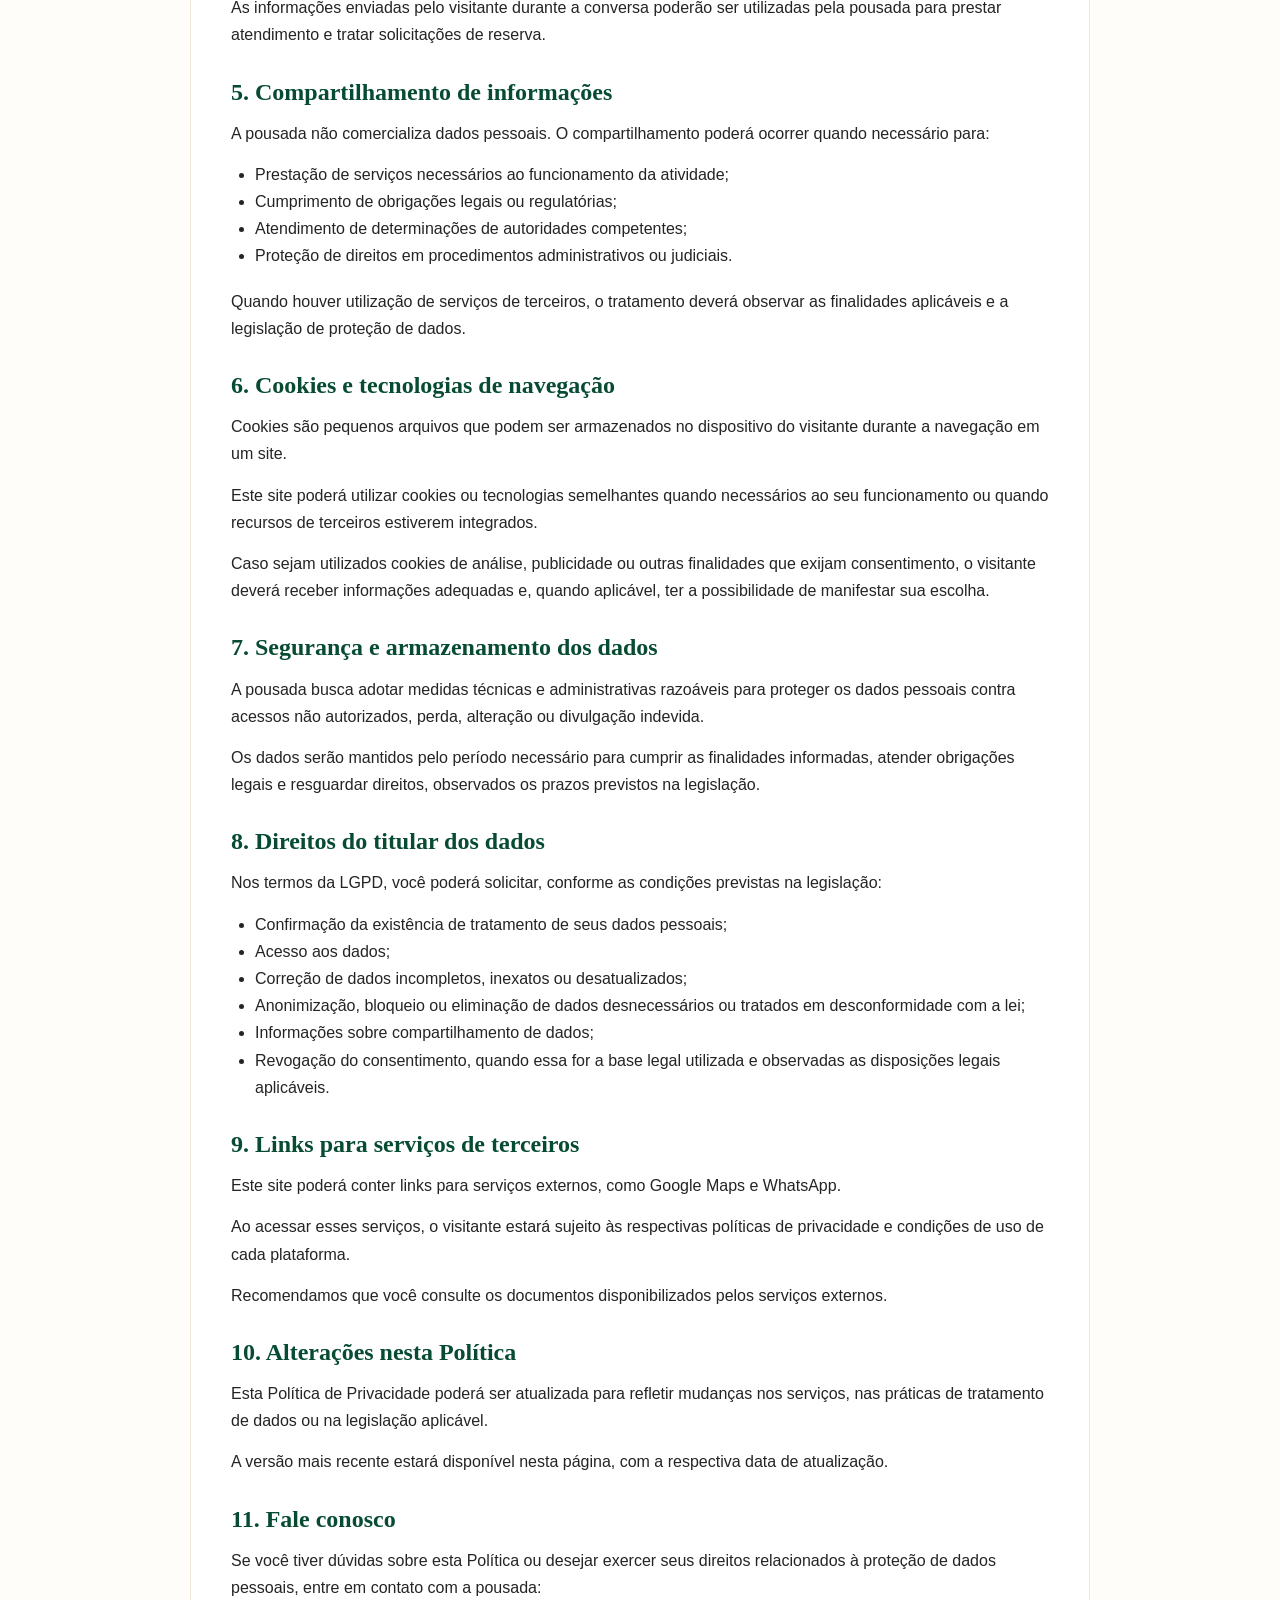
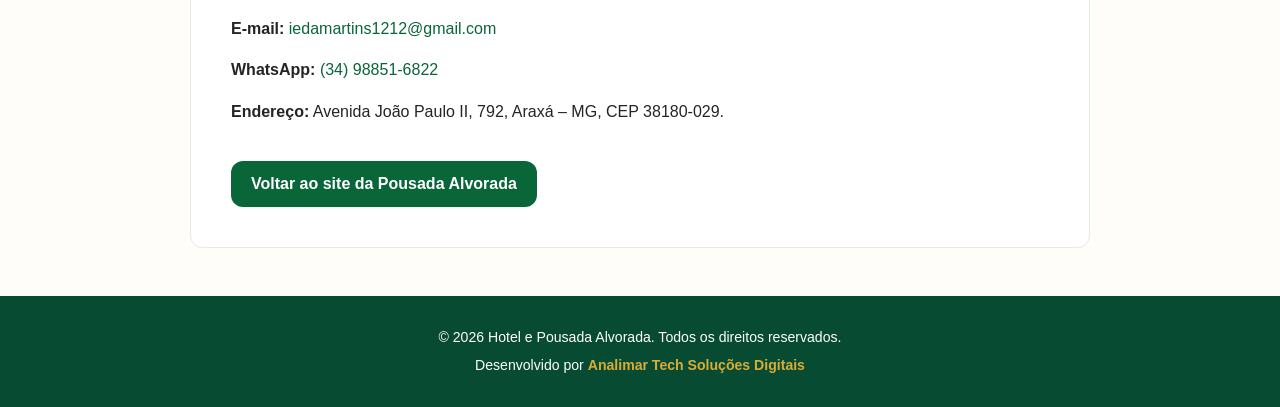
==== commit 8ae92c29: "revisao" ====
--- a/politica-de-privacidade.html
+++ b/politica-de-privacidade.html
@@ -392,7 +392,12 @@
 
             <p>
                 Desenvolvido por
-                <strong>Analimar Tech Soluções Digitais</strong>
+                <a
+                    href="https://wa.me/5534988380038?text=Ol%C3%A1%21%20Estou%20vindo%20do%20site%20da%20Pousada%20Alvorada%20e%20gostaria%20de%20conhecer%20mais%20sobre%20o%20seu%20trabalho."
+                    target="_blank"
+                    rel="noopener noreferrer">
+                    <strong>Analimar Tech Soluções Digitais</strong>
+                </a>
             </p>
 
         </footer>
--- a/css/style.css
+++ b/css/style.css
@@ -125,7 +125,7 @@
     font-weight: 700;
 }
 
-.navegacao__link[aria-current="page"] {
+.navegacao__link[aria-current="page"]:not(:hover) {
     color: var(--cor-verde-escuro);
 }
 
@@ -584,29 +584,6 @@
     border-radius: inherit;
 }
 
-/* ANIMAÇÃO SUAVE DE ENTRADA */
-
-html.js .banner__conteudo,
-html.js .banner__imagem {
-    opacity: 0;
-    transition: opacity 0.9s ease, transform 0.9s ease;
-}
-
-html.js .banner__conteudo {
-    transform: translateX(-28px);
-}
-
-html.js .banner__imagem {
-    transform: translateX(28px);
-    transition-delay: 0.15s;
-}
-
-html.js .banner__conteudo.banner__elemento--visivel,
-html.js .banner__imagem.banner__elemento--visivel {
-    opacity: 1;
-    transform: translate(0, 0);
-}
-
 /* TABLETS */
 
 @media (max-width: 900px) {
@@ -728,16 +705,6 @@
         width: 30px;
         height: 30px;
     }
-
-    html.js .banner__conteudo,
-    html.js .banner__imagem {
-        transform: translateY(20px);
-    }
-
-    html.js .banner__conteudo.banner__elemento--visivel,
-    html.js .banner__imagem.banner__elemento--visivel {
-        transform: translateY(0);
-    }
 }
 
 /* CELULARES ESTREITOS */
@@ -770,14 +737,7 @@
 /* ACESSIBILIDADE */
 
 @media (prefers-reduced-motion: reduce) {
-    html.js .banner__conteudo,
-    html.js .banner__imagem {
-        opacity: 1;
-        transform: none;
-        transition: none;
-    }
-
-    .banner__botao,
+.banner__botao,
     .cabecalho__agendamento {
         transition: none;
     }
@@ -1876,3 +1836,287 @@
     }
 
 }
+
+
+/* =========================================
+   ANIMAÇÕES PADRONIZADAS — TODAS AS SEÇÕES
+   Movimento vertical suave e entrada sequencial
+========================================= */
+
+html.js .animacao-elemento {
+    opacity: 0;
+    transform: translateY(28px);
+
+    transition:
+        opacity 0.8s ease,
+        transform 0.8s ease;
+}
+
+html.js .animacao-elemento--visivel {
+    opacity: 1;
+    transform: translateY(0);
+}
+
+
+
+/* Movimento reduzido: conteúdo sempre visível */
+
+@media (prefers-reduced-motion: reduce) {
+    html.js .animacao-elemento,
+    html.js .animacao-elemento--visivel {
+        opacity: 1;
+        transform: none;
+        transition: none;
+    }
+
+    .quartos__imagem {
+        transition: none;
+    }
+
+    .quartos__item:hover .quartos__imagem {
+        transform: none;
+    }
+}
+/* =========================================
+   AJUSTES EXCLUSIVOS — PÁGINAS LEGAIS
+   Termos de Uso e Política de Privacidade
+========================================= */
+
+/* CABEÇALHO DAS PÁGINAS LEGAIS */
+
+body:has(.documento) .cabecalho__container {
+    display: flex;
+    align-items: center;
+    justify-content: space-between;
+    grid-template-columns: none;
+    width: calc(100% - 40px);
+    max-width: 900px;
+    gap: 16px;
+}
+
+body:has(.documento) .cabecalho__container > .navegacao__link {
+    display: inline-flex;
+    align-items: center;
+    flex: 0 0 auto;
+    width: auto;
+    margin-left: auto;
+    white-space: nowrap;
+}
+
+/* CONTEÚDO DOS DOCUMENTOS */
+
+.documento {
+    width: 100%;
+    min-height: calc(100vh - 100px);
+    padding: 48px 20px;
+    background-color: #fffdf9;
+}
+
+.documento__container {
+    width: 100%;
+    max-width: 900px;
+    margin-inline: auto;
+    padding: 40px;
+    background-color: #ffffff;
+    border: 1px solid #eee7da;
+    border-radius: 12px;
+}
+
+/* TÍTULO PRINCIPAL */
+
+.documento__container h1 {
+    margin-bottom: 14px;
+    color: var(--cor-verde-escuro);
+    font-family: Georgia, "Times New Roman", serif;
+    font-size: clamp(30px, 4vw, 42px);
+    line-height: 1.2;
+}
+
+/* TEXTOS */
+
+.documento__container p,
+.documento__secao li {
+    color: var(--cor-texto);
+    font-size: 1rem;
+    line-height: 1.7;
+    overflow-wrap: anywhere;
+}
+
+.documento__atualizacao {
+    margin-bottom: 24px;
+    color: #686868;
+    font-size: 0.9rem;
+}
+
+.documento__secao {
+    margin-top: 28px;
+}
+
+.documento__secao h2 {
+    margin-bottom: 12px;
+    color: var(--cor-verde-escuro);
+    font-family: Georgia, "Times New Roman", serif;
+    font-size: 24px;
+    line-height: 1.3;
+}
+
+.documento__secao p {
+    margin-bottom: 14px;
+}
+
+.documento__secao ul {
+    padding-left: 24px;
+    margin-bottom: 18px;
+}
+
+/* LINKS INTERNOS */
+
+.documento__container a:not(.documento__voltar) {
+    color: var(--cor-verde);
+    overflow-wrap: anywhere;
+}
+
+.documento__container a:focus-visible {
+    outline: 2px solid var(--cor-dourado);
+    outline-offset: 4px;
+}
+
+/* BOTÃO VOLTAR */
+
+.documento__voltar {
+    display: inline-flex;
+    align-items: center;
+    justify-content: center;
+    min-height: 46px;
+    margin-top: 22px;
+    padding: 12px 20px;
+    color: #ffffff;
+    background-color: var(--cor-verde);
+    border-radius: 12px;
+    font-weight: 700;
+    text-align: center;
+}
+
+/* RODAPÉ DAS PÁGINAS LEGAIS */
+
+.rodape-documento {
+    padding: 24px 16px;
+    color: #ffffff;
+    background-color: var(--cor-verde-escuro);
+    text-align: center;
+}
+
+.rodape-documento p {
+    margin: 6px 0;
+    font-size: 0.88rem;
+    line-height: 1.6;
+}
+
+.rodape-documento strong {
+    color: var(--cor-dourado);
+}
+
+/* =========================================
+   RESPONSIVIDADE — CELULARES
+========================================= */
+
+@media (max-width: 600px) {
+
+    body:has(.documento) .cabecalho__container {
+        width: calc(100% - 28px);
+        min-height: 76px;
+        gap: 10px;
+    }
+
+    body:has(.documento) .cabecalho__logo img {
+        width: clamp(100px, 29vw, 135px);
+        height: auto;
+    }
+
+    body:has(.documento) .cabecalho__container > .navegacao__link {
+        padding: 10px 0;
+        font-size: 13px;
+    }
+
+    .documento {
+        min-height: auto;
+        padding: 22px 12px 32px;
+    }
+
+    .documento__container {
+        padding: 22px 17px;
+        border-radius: 9px;
+    }
+
+    .documento__container h1 {
+        font-size: clamp(25px, 7vw, 30px);
+    }
+
+    .documento__container p,
+    .documento__secao li {
+        font-size: 0.94rem;
+        line-height: 1.65;
+    }
+
+    .documento__atualizacao {
+        font-size: 0.82rem;
+    }
+
+    .documento__secao {
+        margin-top: 23px;
+    }
+
+    .documento__secao h2 {
+        font-size: clamp(18px, 5vw, 21px);
+    }
+
+    .documento__secao ul {
+        padding-left: 20px;
+    }
+
+    .documento__voltar {
+        width: 100%;
+        max-width: 360px;
+        padding: 11px 14px;
+        font-size: 0.9rem;
+    }
+
+    .rodape-documento {
+        padding: 20px 12px;
+    }
+
+    .rodape-documento p {
+        font-size: 0.8rem;
+        overflow-wrap: anywhere;
+    }
+}
+
+/* CELULARES MUITO ESTREITOS */
+
+@media (max-width: 350px) {
+
+    body:has(.documento) .cabecalho__container {
+        width: calc(100% - 20px);
+        gap: 7px;
+    }
+
+    body:has(.documento) .cabecalho__logo img {
+        width: 95px;
+    }
+
+    body:has(.documento) .cabecalho__container > .navegacao__link {
+        font-size: 12px;
+    }
+
+    .documento__container {
+        padding: 19px 13px;
+    }
+
+    .documento__container h1 {
+        font-size: 25px;
+    }
+
+    .documento__secao h2 {
+        font-size: 18px;
+    }
+}
